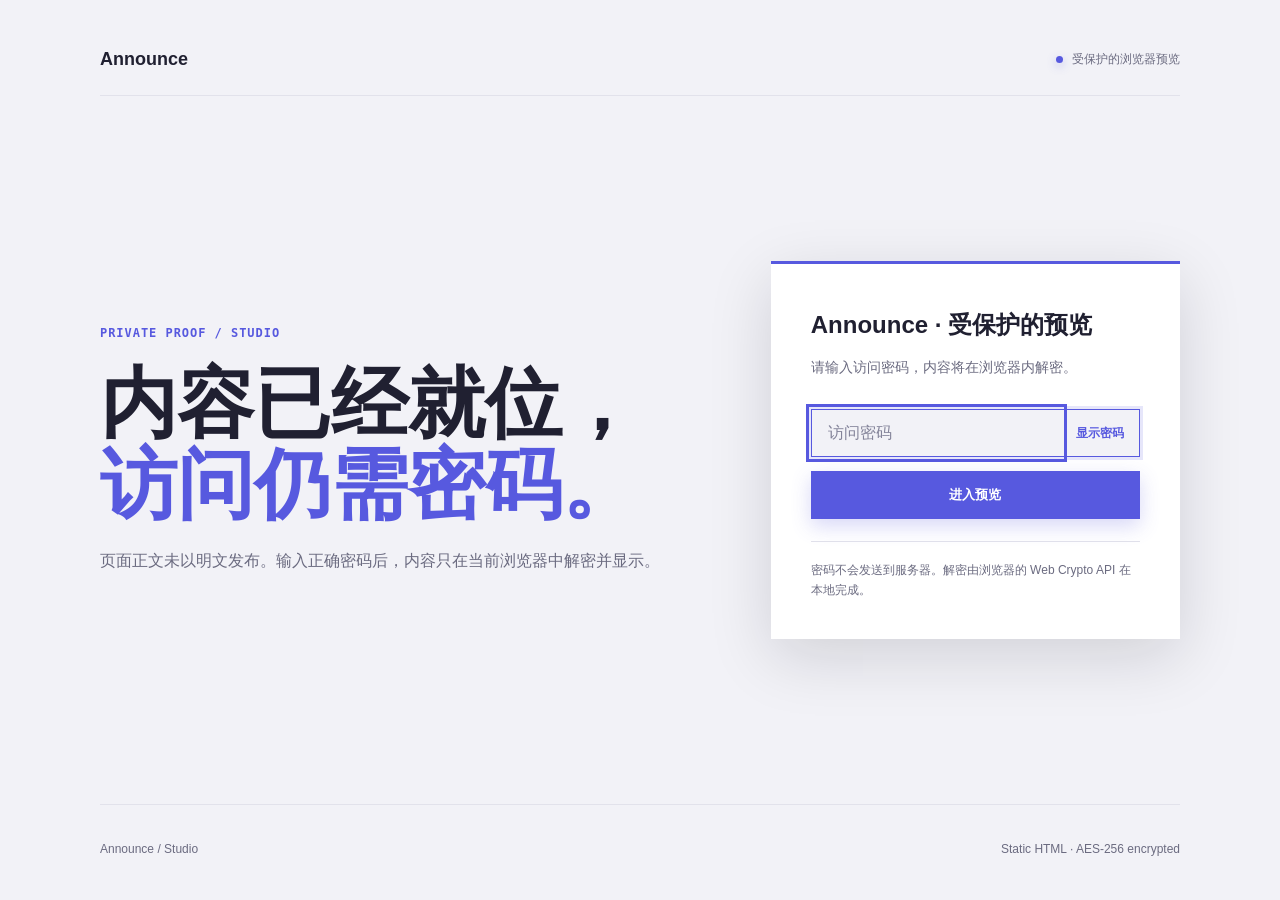
==== index.html @ 5dee1dbb "Deploy 1ccfae8" ====
<!doctype html>
<html class="staticrypt-html" lang="zh-CN">
  <head>
    <meta charset="utf-8" />
    <meta name="viewport" content="width=device-width, initial-scale=1" />
    <meta name="robots" content="noindex, nofollow, noarchive" />
    <meta name="theme-color" content="#F2F2F7" />
    <meta http-equiv="cache-control" content="max-age=0" />
    <meta http-equiv="cache-control" content="no-cache" />
    <meta http-equiv="expires" content="0" />
    <meta http-equiv="pragma" content="no-cache" />
    <title>Announce · 受保护的预览</title>
    <style>
      :root {
        color-scheme: light;
        --canvas: #f2f2f7;
        --paper: #ffffff;
        --ink: #202031;
        --muted: #6b6b80;
        --line: #e2e2eb;
        --brand: #5759df;
        --brand-soft: #eeeeff;
        font-family: -apple-system, BlinkMacSystemFont, "PingFang SC", "HarmonyOS Sans SC", "Microsoft YaHei", "Noto Sans CJK SC", sans-serif;
      }

      * { box-sizing: border-box; }

      .staticrypt-html,
      .staticrypt-body { min-height: 100%; }

      .staticrypt-body {
        margin: 0;
        background: var(--canvas);
        color: var(--ink);
        line-height: 1.6;
        -webkit-font-smoothing: antialiased;
      }

      .hidden { display: none !important; }

      .staticrypt-spinner-container {
        min-height: 100vh;
        display: grid;
        place-items: center;
      }

      .staticrypt-spinner {
        width: 36px;
        height: 36px;
        border: 3px solid var(--line);
        border-top-color: var(--brand);
        border-radius: 50%;
        animation: spin 700ms linear infinite;
      }

      .staticrypt-content {
        min-height: 100vh;
        padding: 24px;
        display: grid;
        grid-template-rows: auto 1fr auto;
      }

      .access-header,
      .access-footer {
        width: min(100%, 1080px);
        margin: 0 auto;
        display: flex;
        align-items: center;
        justify-content: space-between;
        gap: 20px;
        font-size: 12px;
      }

      .access-header {
        min-height: 72px;
        border-bottom: 1px solid var(--line);
      }

      .brand {
        margin: 0;
        color: var(--ink);
        font-size: 18px;
        font-weight: 750;
      }

      .access-state,
      .access-footer { color: var(--muted); }

      .access-state {
        margin: 0;
        display: flex;
        align-items: center;
        gap: 9px;
      }

      .access-state::before {
        width: 7px;
        height: 7px;
        background: var(--brand);
        border-radius: 50%;
        box-shadow: 0 3px 10px rgba(87, 89, 223, 0.35);
        content: "";
      }

      .staticrypt-page {
        width: min(100%, 1080px);
        margin: 0 auto;
        display: grid;
        grid-template-columns: minmax(0, 1fr) minmax(360px, 0.72fr);
        align-items: center;
        gap: clamp(40px, 8vw, 116px);
      }

      .context-copy { max-width: 560px; }

      .eyebrow {
        margin: 0;
        color: var(--brand);
        font-family: ui-monospace, SFMono-Regular, Menlo, Consolas, monospace;
        font-size: 12px;
        font-weight: 700;
        letter-spacing: 0.08em;
        text-transform: uppercase;
      }

      .context-copy h1 {
        margin: 20px 0 22px;
        font-size: clamp(3rem, 6vw, 5.5rem);
        line-height: 1.05;
        text-wrap: balance;
      }

      .context-copy h1 span {
        display: block;
        color: var(--brand);
      }

      .context-copy > p:last-child {
        max-width: 38em;
        margin: 0;
        color: var(--muted);
        font-size: 16px;
        line-height: 1.85;
      }

      .staticrypt-form {
        padding: 42px 40px 38px;
        border-top: 3px solid var(--brand);
        background: var(--paper);
        box-shadow: 0 18px 60px rgba(16, 16, 30, 0.14);
      }

      .staticrypt-title {
        margin: 0;
        font-size: 24px;
        font-weight: 750;
      }

      .staticrypt-instructions {
        margin: 10px 0 30px;
        color: var(--muted);
        font-size: 14px;
        line-height: 1.75;
      }

      .staticrypt-password-container {
        display: grid;
        grid-template-columns: 1fr auto;
        border: 1px solid var(--line);
        background: var(--canvas);
      }

      .staticrypt-password-container:focus-within {
        border-color: var(--brand);
        box-shadow: 0 0 0 3px rgba(87, 89, 223, 0.15);
      }

      #staticrypt-password {
        min-width: 0;
        padding: 14px 16px;
        border: 0;
        outline: 0;
        background: transparent;
        color: var(--ink);
        font-size: 16px;
      }

      #staticrypt-password::placeholder { color: #838399; }

      .staticrypt-toggle-password-visibility {
        padding: 0 15px;
        border: 0;
        background: transparent;
        color: var(--brand);
        cursor: pointer;
        font-size: 12px;
        font-weight: 700;
      }

      .staticrypt-decrypt-button {
        width: 100%;
        margin-top: 14px;
        padding: 14px 18px;
        border: 1px solid var(--brand);
        background: var(--brand);
        color: var(--paper);
        cursor: pointer;
        font-weight: 700;
        box-shadow: 0 7px 20px rgba(87, 89, 223, 0.24);
      }

      .staticrypt-decrypt-button:hover { background: var(--ink); border-color: var(--ink); }

      .staticrypt-toggle-password-visibility:focus-visible,
      .staticrypt-decrypt-button:focus-visible,
      #staticrypt-password:focus-visible {
        outline: 3px solid var(--brand);
        outline-offset: 3px;
      }

      .staticrypt-remember {
        margin: 16px 0 0;
        display: flex;
        align-items: center;
        gap: 8px;
        color: var(--muted);
        font-size: 13px;
      }

      .staticrypt-error {
        margin: 14px 0 0;
        color: #9c2e3d;
        font-size: 13px;
      }

      .form-note {
        margin: 22px 0 0;
        padding-top: 18px;
        border-top: 1px solid var(--line);
        color: var(--muted);
        font-size: 12px;
        line-height: 1.7;
      }

      .access-footer {
        min-height: 72px;
        padding-top: 18px;
        border-top: 1px solid var(--line);
      }

      .access-footer p { margin: 0; }

      @keyframes spin { to { transform: rotate(360deg); } }

      @media (max-width: 780px) {
        .staticrypt-content { padding: 16px; }
        .staticrypt-page {
          padding: 58px 0 72px;
          grid-template-columns: 1fr;
          gap: 42px;
        }
        .context-copy h1 { font-size: clamp(2.8rem, 14vw, 4.6rem); }
        .staticrypt-form { padding: 34px 26px 30px; }
        .access-footer { align-items: flex-start; flex-direction: column; justify-content: center; }
      }

      @media (prefers-reduced-motion: reduce) {
        *, *::before, *::after {
          animation-duration: 0.01ms !important;
          animation-iteration-count: 1 !important;
        }
      }
    </style>
  </head>
  <body class="staticrypt-body">
    <div id="staticrypt_loading" class="staticrypt-spinner-container" aria-label="正在加载">
      <div class="staticrypt-spinner" aria-hidden="true"></div>
    </div>

    <div id="staticrypt_content" class="staticrypt-content hidden">
      <header class="access-header">
        <p class="brand">Announce</p>
        <p class="access-state">受保护的浏览器预览</p>
      </header>

      <main class="staticrypt-page">
        <div class="context-copy">
          <p class="eyebrow">Private proof / Studio</p>
          <h1>内容已经就位，<span>访问仍需密码。</span></h1>
          <p>页面正文未以明文发布。输入正确密码后，内容只在当前浏览器中解密并显示。</p>
        </div>

        <section class="staticrypt-form" aria-labelledby="access-title">
          <p id="access-title" class="staticrypt-title">Announce · 受保护的预览</p>
          <p class="staticrypt-instructions">请输入访问密码，内容将在浏览器内解密。</p>

          <form id="staticrypt-form" action="#" method="post">
            <div class="staticrypt-password-container">
              <input
                id="staticrypt-password"
                type="password"
                name="password"
                placeholder="访问密码"
                autocomplete="current-password"
                autofocus
              />
              <button class="staticrypt-toggle-password-visibility" type="button">显示密码</button>
            </div>

            <label id="staticrypt-remember-label" class="staticrypt-remember hidden">
              <input id="staticrypt-remember" type="checkbox" name="remember" />
              Remember me
            </label>

            <input type="submit" class="staticrypt-decrypt-button" value="进入预览" />
            <p id="staticrypt-error" class="staticrypt-error hidden" role="alert"></p>
          </form>

          <p class="form-note">密码不会发送到服务器。解密由浏览器的 Web Crypto API 在本地完成。</p>
        </section>
      </main>

      <footer class="access-footer">
        <p>Announce / Studio</p>
        <p>Static HTML · AES-256 encrypted</p>
      </footer>
    </div>

    <script>
      const staticryptInitiator = ((function(){
  const exports = {};
  const cryptoEngine = ((function(){
  const exports = {};
  const { subtle } = crypto;

const IV_BITS = 16 * 8;
const HEX_BITS = 4;
const ENCRYPTION_ALGO = "AES-CBC";

/**
 * Translates between utf8 encoded hexadecimal strings
 * and Uint8Array bytes.
 */
const HexEncoder = {
    /**
     * hex string -> bytes
     * @param {string} hexString
     * @returns {Uint8Array}
     */
    parse: function (hexString) {
        if (hexString.length % 2 !== 0) throw "Invalid hexString";
        const arrayBuffer = new Uint8Array(hexString.length / 2);

        for (let i = 0; i < hexString.length; i += 2) {
            const byteValue = parseInt(hexString.substring(i, i + 2), 16);
            if (isNaN(byteValue)) {
                throw "Invalid hexString";
            }
            arrayBuffer[i / 2] = byteValue;
        }
        return arrayBuffer;
    },

    /**
     * bytes -> hex string
     * @param {Uint8Array} bytes
     * @returns {string}
     */
    stringify: function (bytes) {
        const hexBytes = [];

        for (let i = 0; i < bytes.length; ++i) {
            let byteString = bytes[i].toString(16);
            if (byteString.length < 2) {
                byteString = "0" + byteString;
            }
            hexBytes.push(byteString);
        }
        return hexBytes.join("");
    },
};

/**
 * Translates between utf8 strings and Uint8Array bytes.
 */
const UTF8Encoder = {
    parse: function (str) {
        return new TextEncoder().encode(str);
    },

    stringify: function (bytes) {
        return new TextDecoder().decode(bytes);
    },
};

/**
 * Salt and encrypt a msg with a password.
 */
async function encrypt(msg, hashedPassword) {
    // Must be 16 bytes, unpredictable, and preferably cryptographically random. However, it need not be secret.
    // https://developer.mozilla.org/en-US/docs/Web/API/SubtleCrypto/encrypt#parameters
    const iv = crypto.getRandomValues(new Uint8Array(IV_BITS / 8));

    const key = await subtle.importKey("raw", HexEncoder.parse(hashedPassword), ENCRYPTION_ALGO, false, ["encrypt"]);

    const encrypted = await subtle.encrypt(
        {
            name: ENCRYPTION_ALGO,
            iv: iv,
        },
        key,
        UTF8Encoder.parse(msg)
    );

    // iv will be 32 hex characters, we prepend it to the ciphertext for use in decryption
    return HexEncoder.stringify(iv) + HexEncoder.stringify(new Uint8Array(encrypted));
}
exports.encrypt = encrypt;

/**
 * Decrypt a salted msg using a password.
 *
 * @param {string} encryptedMsg
 * @param {string} hashedPassword
 * @returns {Promise<string>}
 */
async function decrypt(encryptedMsg, hashedPassword) {
    const ivLength = IV_BITS / HEX_BITS;
    const iv = HexEncoder.parse(encryptedMsg.substring(0, ivLength));
    const encrypted = encryptedMsg.substring(ivLength);

    const key = await subtle.importKey("raw", HexEncoder.parse(hashedPassword), ENCRYPTION_ALGO, false, ["decrypt"]);

    const outBuffer = await subtle.decrypt(
        {
            name: ENCRYPTION_ALGO,
            iv: iv,
        },
        key,
        HexEncoder.parse(encrypted)
    );

    return UTF8Encoder.stringify(new Uint8Array(outBuffer));
}
exports.decrypt = decrypt;

/**
 * Salt and hash the password so it can be stored in localStorage without opening a password reuse vulnerability.
 *
 * @param {string} password
 * @param {string} salt
 * @returns {Promise<string>}
 */
async function hashPassword(password, salt) {
    // we hash the password in multiple steps, each adding more iterations. This is because we used to allow less
    // iterations, so for backward compatibility reasons, we need to support going from that to more iterations.
    let hashedPassword = await hashLegacyRound(password, salt);

    hashedPassword = await hashSecondRound(hashedPassword, salt);

    return hashThirdRound(hashedPassword, salt);
}
exports.hashPassword = hashPassword;

/**
 * This hashes the password with 1k iterations. This is a low number, we need this function to support backwards
 * compatibility.
 *
 * @param {string} password
 * @param {string} salt
 * @returns {Promise<string>}
 */
function hashLegacyRound(password, salt) {
    return pbkdf2(password, salt, 1000, "SHA-1");
}
exports.hashLegacyRound = hashLegacyRound;

/**
 * Add a second round of iterations. This is because we used to use 1k, so for backwards compatibility with
 * remember-me/autodecrypt links, we need to support going from that to more iterations.
 *
 * @param hashedPassword
 * @param salt
 * @returns {Promise<string>}
 */
function hashSecondRound(hashedPassword, salt) {
    return pbkdf2(hashedPassword, salt, 14000, "SHA-256");
}
exports.hashSecondRound = hashSecondRound;

/**
 * Add a third round of iterations to bring total number to 600k. This is because we used to use 1k, then 15k, so for
 * backwards compatibility with remember-me/autodecrypt links, we need to support going from that to more iterations.
 *
 * @param hashedPassword
 * @param salt
 * @returns {Promise<string>}
 */
function hashThirdRound(hashedPassword, salt) {
    return pbkdf2(hashedPassword, salt, 585000, "SHA-256");
}
exports.hashThirdRound = hashThirdRound;

/**
 * Salt and hash the password so it can be stored in localStorage without opening a password reuse vulnerability.
 *
 * @param {string} password
 * @param {string} salt
 * @param {int} iterations
 * @param {string} hashAlgorithm
 * @returns {Promise<string>}
 */
async function pbkdf2(password, salt, iterations, hashAlgorithm) {
    const key = await subtle.importKey("raw", UTF8Encoder.parse(password), "PBKDF2", false, ["deriveBits"]);

    const keyBytes = await subtle.deriveBits(
        {
            name: "PBKDF2",
            hash: hashAlgorithm,
            iterations,
            salt: UTF8Encoder.parse(salt),
        },
        key,
        256
    );

    return HexEncoder.stringify(new Uint8Array(keyBytes));
}

function generateRandomSalt() {
    const bytes = crypto.getRandomValues(new Uint8Array(128 / 8));

    return HexEncoder.stringify(new Uint8Array(bytes));
}
exports.generateRandomSalt = generateRandomSalt;

async function signMessage(hashedPassword, message) {
    const key = await subtle.importKey(
        "raw",
        HexEncoder.parse(hashedPassword),
        {
            name: "HMAC",
            hash: "SHA-256",
        },
        false,
        ["sign"]
    );
    const signature = await subtle.sign("HMAC", key, UTF8Encoder.parse(message));

    return HexEncoder.stringify(new Uint8Array(signature));
}
exports.signMessage = signMessage;

function getRandomAlphanum() {
    const possibleCharacters = "abcdefghijklmnopqrstuvwxyzABCDEFGHIJKLMNOPQRSTUVWXYZ0123456789";

    let byteArray;
    let parsedInt;

    // Keep generating new random bytes until we get a value that falls
    // within a range that can be evenly divided by possibleCharacters.length
    do {
        byteArray = crypto.getRandomValues(new Uint8Array(1));
        // extract the lowest byte to get an int from 0 to 255 (probably unnecessary, since we're only generating 1 byte)
        parsedInt = byteArray[0] & 0xff;
    } while (parsedInt >= 256 - (256 % possibleCharacters.length));

    // Take the modulo of the parsed integer to get a random number between 0 and totalLength - 1
    const randomIndex = parsedInt % possibleCharacters.length;

    return possibleCharacters[randomIndex];
}

/**
 * Generate a random string of a given length.
 *
 * @param {int} length
 * @returns {string}
 */
function generateRandomString(length) {
    let randomString = "";

    for (let i = 0; i < length; i++) {
        randomString += getRandomAlphanum();
    }

    return randomString;
}
exports.generateRandomString = generateRandomString;

  return exports;
})());
const codec = ((function(){
  const exports = {};
  /**
 * Initialize the codec with the provided cryptoEngine - this return functions to encode and decode messages.
 *
 * @param cryptoEngine - the engine to use for encryption / decryption
 */
function init(cryptoEngine) {
    const exports = {};

    /**
     * Top-level function for encoding a message.
     * Includes password hashing, encryption, and signing.
     *
     * @param {string} msg
     * @param {string} password
     * @param {string} salt
     *
     * @returns {string} The encoded text
     */
    async function encode(msg, password, salt) {
        const hashedPassword = await cryptoEngine.hashPassword(password, salt);

        const encrypted = await cryptoEngine.encrypt(msg, hashedPassword);

        // we use the hashed password in the HMAC because this is effectively what will be used a password (so we can store
        // it in localStorage safely, we don't use the clear text password)
        const hmac = await cryptoEngine.signMessage(hashedPassword, encrypted);

        return hmac + encrypted;
    }
    exports.encode = encode;

    /**
     * Encode using a password that has already been hashed. This is useful to encode multiple messages in a row, that way
     * we don't need to hash the password multiple times.
     *
     * @param {string} msg
     * @param {string} hashedPassword
     *
     * @returns {string} The encoded text
     */
    async function encodeWithHashedPassword(msg, hashedPassword) {
        const encrypted = await cryptoEngine.encrypt(msg, hashedPassword);

        // we use the hashed password in the HMAC because this is effectively what will be used a password (so we can store
        // it in localStorage safely, we don't use the clear text password)
        const hmac = await cryptoEngine.signMessage(hashedPassword, encrypted);

        return hmac + encrypted;
    }
    exports.encodeWithHashedPassword = encodeWithHashedPassword;

    /**
     * Top-level function for decoding a message.
     * Includes signature check and decryption.
     *
     * @param {string} signedMsg
     * @param {string} hashedPassword
     * @param {string} salt
     * @param {int} backwardCompatibleAttempt
     * @param {string} originalPassword
     *
     * @returns {Object} {success: true, decoded: string} | {success: false, message: string}
     */
    async function decode(signedMsg, hashedPassword, salt, backwardCompatibleAttempt = 0, originalPassword = "") {
        const encryptedHMAC = signedMsg.substring(0, 64);
        const encryptedMsg = signedMsg.substring(64);
        const decryptedHMAC = await cryptoEngine.signMessage(hashedPassword, encryptedMsg);

        if (decryptedHMAC !== encryptedHMAC) {
            // we have been raising the number of iterations in the hashing algorithm multiple times, so to support the old
            // remember-me/autodecrypt links we need to try bringing the old hashes up to speed.
            originalPassword = originalPassword || hashedPassword;
            if (backwardCompatibleAttempt === 0) {
                const updatedHashedPassword = await cryptoEngine.hashThirdRound(originalPassword, salt);

                return decode(signedMsg, updatedHashedPassword, salt, backwardCompatibleAttempt + 1, originalPassword);
            }
            if (backwardCompatibleAttempt === 1) {
                let updatedHashedPassword = await cryptoEngine.hashSecondRound(originalPassword, salt);
                updatedHashedPassword = await cryptoEngine.hashThirdRound(updatedHashedPassword, salt);

                return decode(signedMsg, updatedHashedPassword, salt, backwardCompatibleAttempt + 1, originalPassword);
            }

            return { success: false, message: "Signature mismatch" };
        }

        return {
            success: true,
            decoded: await cryptoEngine.decrypt(encryptedMsg, hashedPassword),
        };
    }
    exports.decode = decode;

    return exports;
}
exports.init = init;

  return exports;
})());
const decode = codec.init(cryptoEngine).decode;

/**
 * Initialize the staticrypt module, that exposes functions callbable by the password_template.
 *
 * @param {{
 *  staticryptEncryptedMsgUniqueVariableName: string,
 *  isRememberEnabled: boolean,
 *  rememberDurationInDays: number,
 *  staticryptSaltUniqueVariableName: string,
 * }} staticryptConfig - object of data that is stored on the password_template at encryption time.
 *
 * @param {{
 *  rememberExpirationKey: string,
 *  rememberPassphraseKey: string,
 *  replaceHtmlCallback: function,
 *  clearLocalStorageCallback: function,
 * }} templateConfig - object of data that can be configured by a custom password_template.
 */
function init(staticryptConfig, templateConfig) {
    const exports = {};

    /**
     * Decrypt our encrypted page, replace the whole HTML.
     *
     * @param {string} hashedPassword
     * @returns {Promise<boolean>}
     */
    async function decryptAndReplaceHtml(hashedPassword) {
        const { staticryptEncryptedMsgUniqueVariableName, staticryptSaltUniqueVariableName } = staticryptConfig;
        const { replaceHtmlCallback } = templateConfig;

        const result = await decode(
            staticryptEncryptedMsgUniqueVariableName,
            hashedPassword,
            staticryptSaltUniqueVariableName
        );
        if (!result.success) {
            return false;
        }
        const plainHTML = result.decoded;

        // if the user configured a callback call it, otherwise just replace the whole HTML
        if (typeof replaceHtmlCallback === "function") {
            replaceHtmlCallback(plainHTML);
        } else {
            document.write(plainHTML);
            document.close();
        }

        return true;
    }

    /**
     * Attempt to decrypt the page and replace the whole HTML.
     *
     * @param {string} password
     * @param {boolean} isRememberChecked
     *
     * @returns {Promise<{isSuccessful: boolean, hashedPassword?: string}>} - we return an object, so that if we want to
     *   expose more information in the future we can do it without breaking the password_template
     */
    async function handleDecryptionOfPage(password, isRememberChecked) {
        const { staticryptSaltUniqueVariableName } = staticryptConfig;

        // decrypt and replace the whole page
        const hashedPassword = await cryptoEngine.hashPassword(password, staticryptSaltUniqueVariableName);
        return handleDecryptionOfPageFromHash(hashedPassword, isRememberChecked);
    }
    exports.handleDecryptionOfPage = handleDecryptionOfPage;

    async function handleDecryptionOfPageFromHash(hashedPassword, isRememberChecked) {
        const { isRememberEnabled, rememberDurationInDays } = staticryptConfig;
        const { rememberExpirationKey, rememberPassphraseKey } = templateConfig;

        const isDecryptionSuccessful = await decryptAndReplaceHtml(hashedPassword);

        if (!isDecryptionSuccessful) {
            return {
                isSuccessful: false,
                hashedPassword,
            };
        }

        // remember the hashedPassword and set its expiration if necessary
        if (isRememberEnabled && isRememberChecked) {
            window.localStorage.setItem(rememberPassphraseKey, hashedPassword);

            // set the expiration if the duration isn't 0 (meaning no expiration)
            if (rememberDurationInDays > 0) {
                window.localStorage.setItem(
                    rememberExpirationKey,
                    (new Date().getTime() + rememberDurationInDays * 24 * 60 * 60 * 1000).toString()
                );
            }
        }

        return {
            isSuccessful: true,
            hashedPassword,
        };
    }
    exports.handleDecryptionOfPageFromHash = handleDecryptionOfPageFromHash;

    /**
     * Clear localstorage from staticrypt related values
     */
    function clearLocalStorage() {
        const { clearLocalStorageCallback, rememberExpirationKey, rememberPassphraseKey } = templateConfig;

        if (typeof clearLocalStorageCallback === "function") {
            clearLocalStorageCallback();
        } else {
            localStorage.removeItem(rememberPassphraseKey);
            localStorage.removeItem(rememberExpirationKey);
        }
    }

    async function handleDecryptOnLoad() {
        let isSuccessful = await decryptOnLoadFromUrl();

        if (!isSuccessful) {
            isSuccessful = await decryptOnLoadFromRememberMe();
        }

        return { isSuccessful };
    }
    exports.handleDecryptOnLoad = handleDecryptOnLoad;

    /**
     * Clear storage if we are logging out
     *
     * @returns {boolean} - whether we logged out
     */
    function logoutIfNeeded() {
        const logoutKey = "staticrypt_logout";

        // handle logout through query param
        const queryParams = new URLSearchParams(window.location.search);
        if (queryParams.has(logoutKey)) {
            clearLocalStorage();
            return true;
        }

        // handle logout through URL fragment
        const hash = window.location.hash.substring(1);
        if (hash.includes(logoutKey)) {
            clearLocalStorage();
            return true;
        }

        return false;
    }

    /**
     * To be called on load: check if we want to try to decrypt and replace the HTML with the decrypted content, and
     * try to do it if needed.
     *
     * @returns {Promise<boolean>} true if we derypted and replaced the whole page, false otherwise
     */
    async function decryptOnLoadFromRememberMe() {
        const { rememberDurationInDays } = staticryptConfig;
        const { rememberExpirationKey, rememberPassphraseKey } = templateConfig;

        // if we are login out, terminate
        if (logoutIfNeeded()) {
            return false;
        }

        // if there is expiration configured, check if we're not beyond the expiration
        if (rememberDurationInDays && rememberDurationInDays > 0) {
            const expiration = localStorage.getItem(rememberExpirationKey),
                isExpired = expiration && new Date().getTime() > parseInt(expiration);

            if (isExpired) {
                clearLocalStorage();
                return false;
            }
        }

        const hashedPassword = localStorage.getItem(rememberPassphraseKey);

        if (hashedPassword) {
            // try to decrypt
            const isDecryptionSuccessful = await decryptAndReplaceHtml(hashedPassword);

            // if the decryption is unsuccessful the password might be wrong - silently clear the saved data and let
            // the user fill the password form again
            if (!isDecryptionSuccessful) {
                clearLocalStorage();
                return false;
            }

            return true;
        }

        return false;
    }

    async function decryptOnLoadFromUrl() {
        const passwordKey = "staticrypt_pwd";
        const rememberMeKey = "remember_me";

        // try to get the password from the query param (for backward compatibility - we now want to avoid this method,
        // since it sends the hashed password to the server which isn't needed)
        const queryParams = new URLSearchParams(window.location.search);
        const hashedPasswordQuery = queryParams.get(passwordKey);
        const rememberMeQuery = queryParams.get(rememberMeKey);

        const urlFragment = window.location.hash.substring(1);
        // get the password from the url fragment
        const hashedPasswordRegexMatch = urlFragment.match(new RegExp(passwordKey + "=([^&]*)"));
        const hashedPasswordFragment = hashedPasswordRegexMatch ? hashedPasswordRegexMatch[1] : null;
        const rememberMeFragment = urlFragment.includes(rememberMeKey);

        const hashedPassword = hashedPasswordFragment || hashedPasswordQuery;
        const rememberMe = rememberMeFragment || rememberMeQuery;

        if (hashedPassword) {
            return handleDecryptionOfPageFromHash(hashedPassword, rememberMe);
        }

        return false;
    }

    return exports;
}
exports.init = init;

  return exports;
})());
      const templateError = "密码不正确，请重新输入。",
        templateToggleAltShow = "显示密码",
        templateToggleAltHide = "隐藏密码",
        isRememberEnabled = false,
        staticryptConfig = {"staticryptEncryptedMsgUniqueVariableName":"[base64]","isRememberEnabled":false,"rememberDurationInDays":0,"staticryptSaltUniqueVariableName":"d187ee99e96424cf1c03592c0cd8d786"};

      const templateConfig = {
        rememberExpirationKey: "staticrypt_expiration",
        rememberPassphraseKey: "staticrypt_passphrase",
        replaceHtmlCallback: null,
        clearLocalStorageCallback: null,
      };

      const staticrypt = staticryptInitiator.init(staticryptConfig, templateConfig);
      const passwordInput = document.getElementById("staticrypt-password");
      const toggleButton = document.querySelector(".staticrypt-toggle-password-visibility");
      const errorMessage = document.getElementById("staticrypt-error");

      window.onload = async function () {
        const { isSuccessful } = await staticrypt.handleDecryptOnLoad();

        if (!isSuccessful) {
          document.getElementById("staticrypt_loading").classList.add("hidden");
          document.getElementById("staticrypt_content").classList.remove("hidden");
          passwordInput.focus();

          if (isRememberEnabled) {
            document.getElementById("staticrypt-remember-label").classList.remove("hidden");
          }
        }
      };

      toggleButton.addEventListener("click", function () {
        const showingPassword = passwordInput.type === "text";
        passwordInput.type = showingPassword ? "password" : "text";
        toggleButton.textContent = showingPassword ? templateToggleAltShow : templateToggleAltHide;
        toggleButton.setAttribute("aria-pressed", String(!showingPassword));
        passwordInput.focus();
      });

      document.getElementById("staticrypt-form").addEventListener("submit", async function (event) {
        event.preventDefault();
        errorMessage.classList.add("hidden");

        const password = passwordInput.value;
        const isRememberChecked = document.getElementById("staticrypt-remember").checked;
        const { isSuccessful } = await staticrypt.handleDecryptionOfPage(password, isRememberChecked);

        if (!isSuccessful) {
          errorMessage.textContent = templateError;
          errorMessage.classList.remove("hidden");
          passwordInput.select();
        }
      });
    </script>
  </body>
</html>
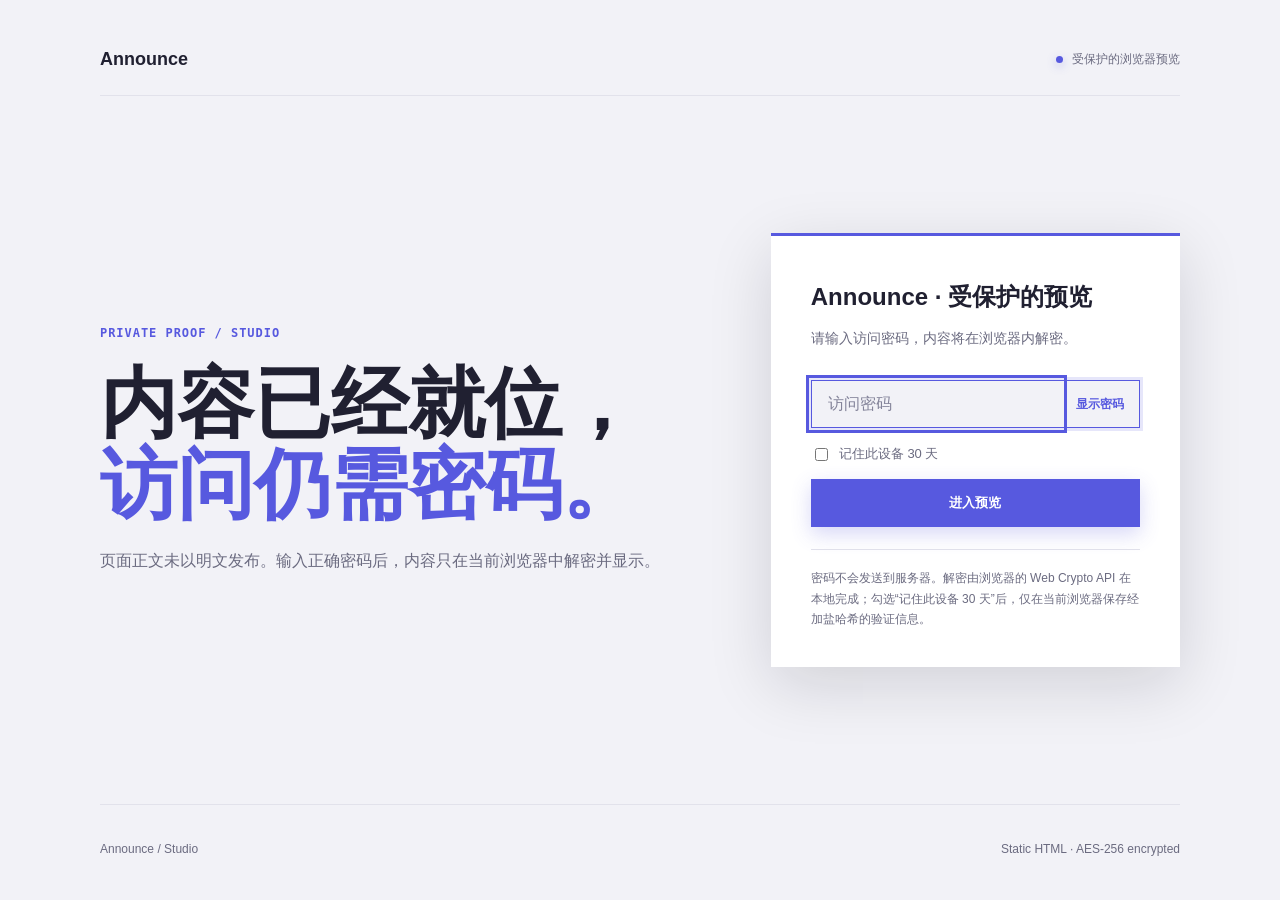
==== commit e9ebebd9: "Deploy 1fa91de" ====
--- a/index.html
+++ b/index.html
@@ -309,14 +309,14 @@
 
             <label id="staticrypt-remember-label" class="staticrypt-remember hidden">
               <input id="staticrypt-remember" type="checkbox" name="remember" />
-              Remember me
+              记住此设备 30 天
             </label>
 
             <input type="submit" class="staticrypt-decrypt-button" value="进入预览" />
             <p id="staticrypt-error" class="staticrypt-error hidden" role="alert"></p>
           </form>
 
-          <p class="form-note">密码不会发送到服务器。解密由浏览器的 Web Crypto API 在本地完成。</p>
+          <p class="form-note">密码不会发送到服务器。解密由浏览器的 Web Crypto API 在本地完成；勾选“记住此设备 30 天”后，仅在当前浏览器保存经加盐哈希的验证信息。</p>
         </section>
       </main>
 
@@ -926,8 +926,8 @@
       const templateError = "密码不正确，请重新输入。",
         templateToggleAltShow = "显示密码",
         templateToggleAltHide = "隐藏密码",
-        isRememberEnabled = false,
-        staticryptConfig = {"staticryptEncryptedMsgUniqueVariableName":"[base64]","isRememberEnabled":false,"rememberDurationInDays":0,"staticryptSaltUniqueVariableName":"d187ee99e96424cf1c03592c0cd8d786"};
+        isRememberEnabled = true,
+        staticryptConfig = {"staticryptEncryptedMsgUniqueVariableName":"[base64]","isRememberEnabled":true,"rememberDurationInDays":30,"staticryptSaltUniqueVariableName":"d187ee99e96424cf1c03592c0cd8d786"};
 
       const templateConfig = {
         rememberExpirationKey: "staticrypt_expiration",
